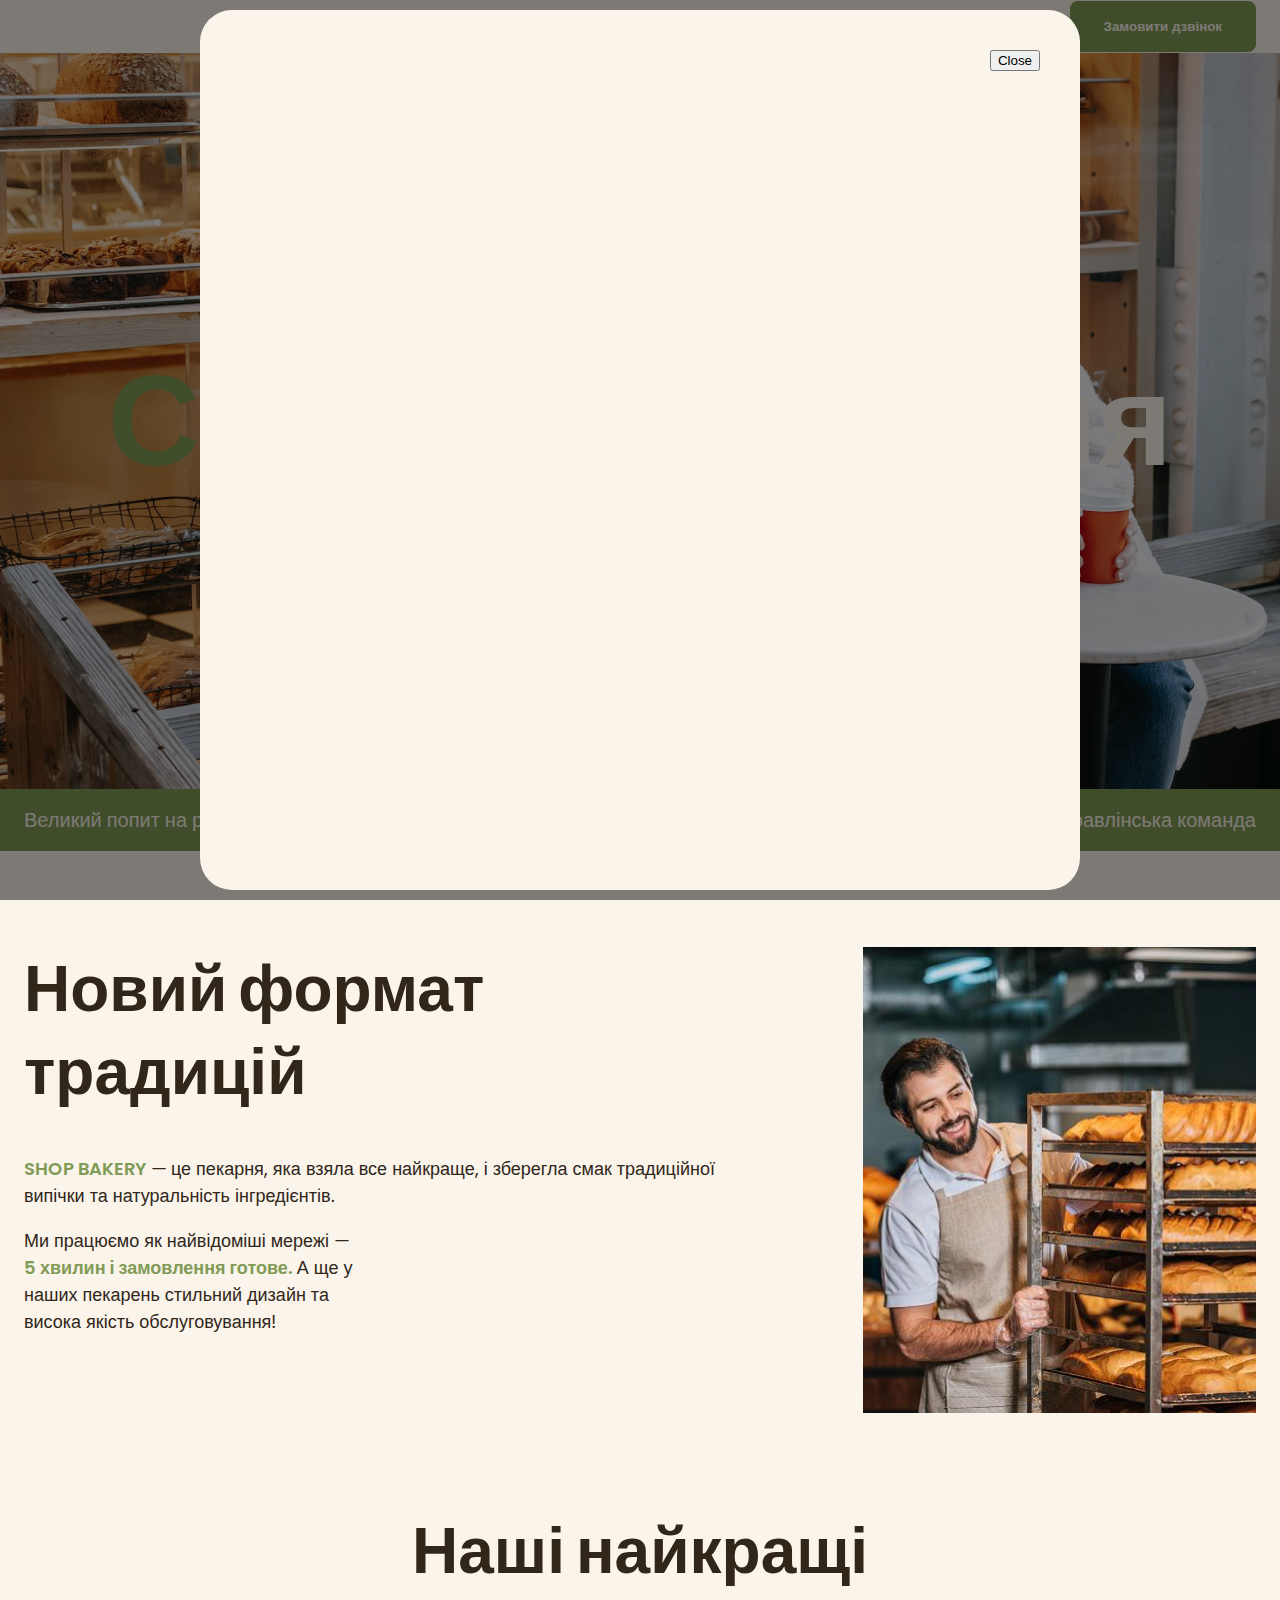
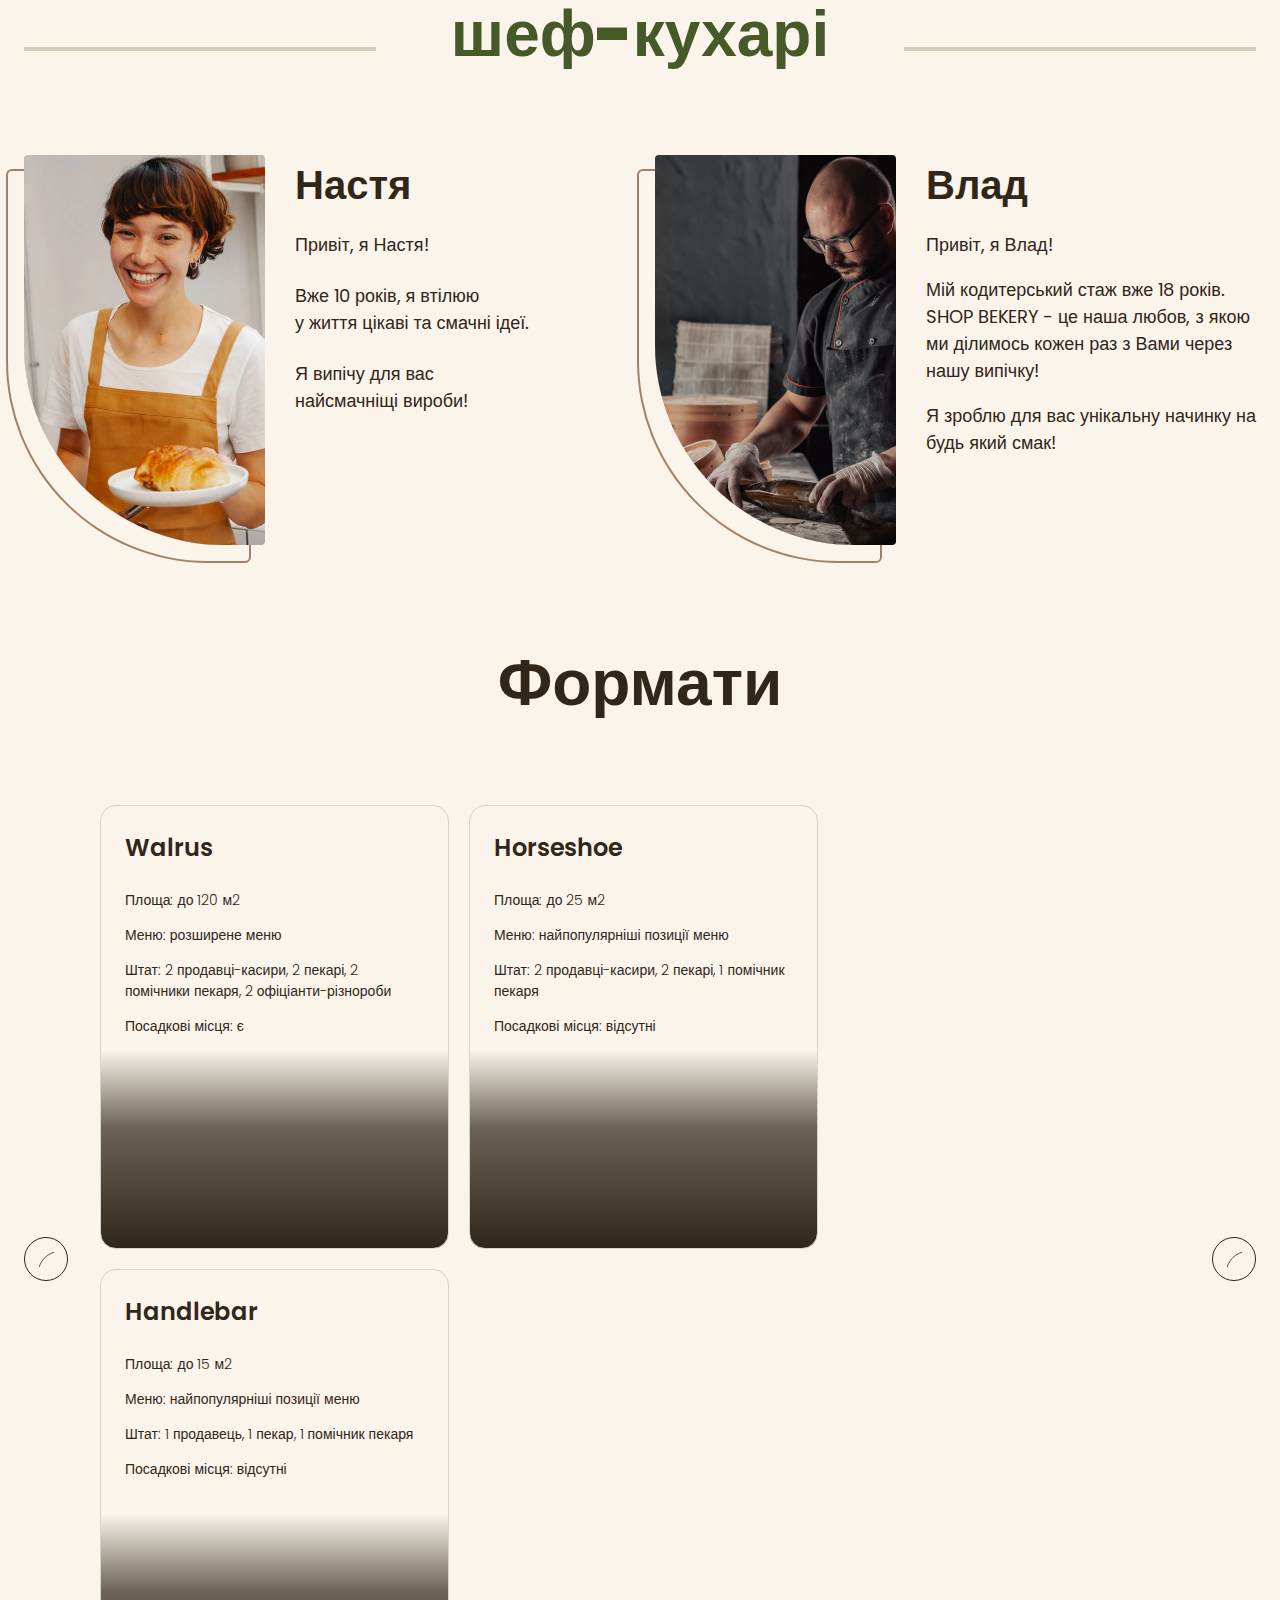
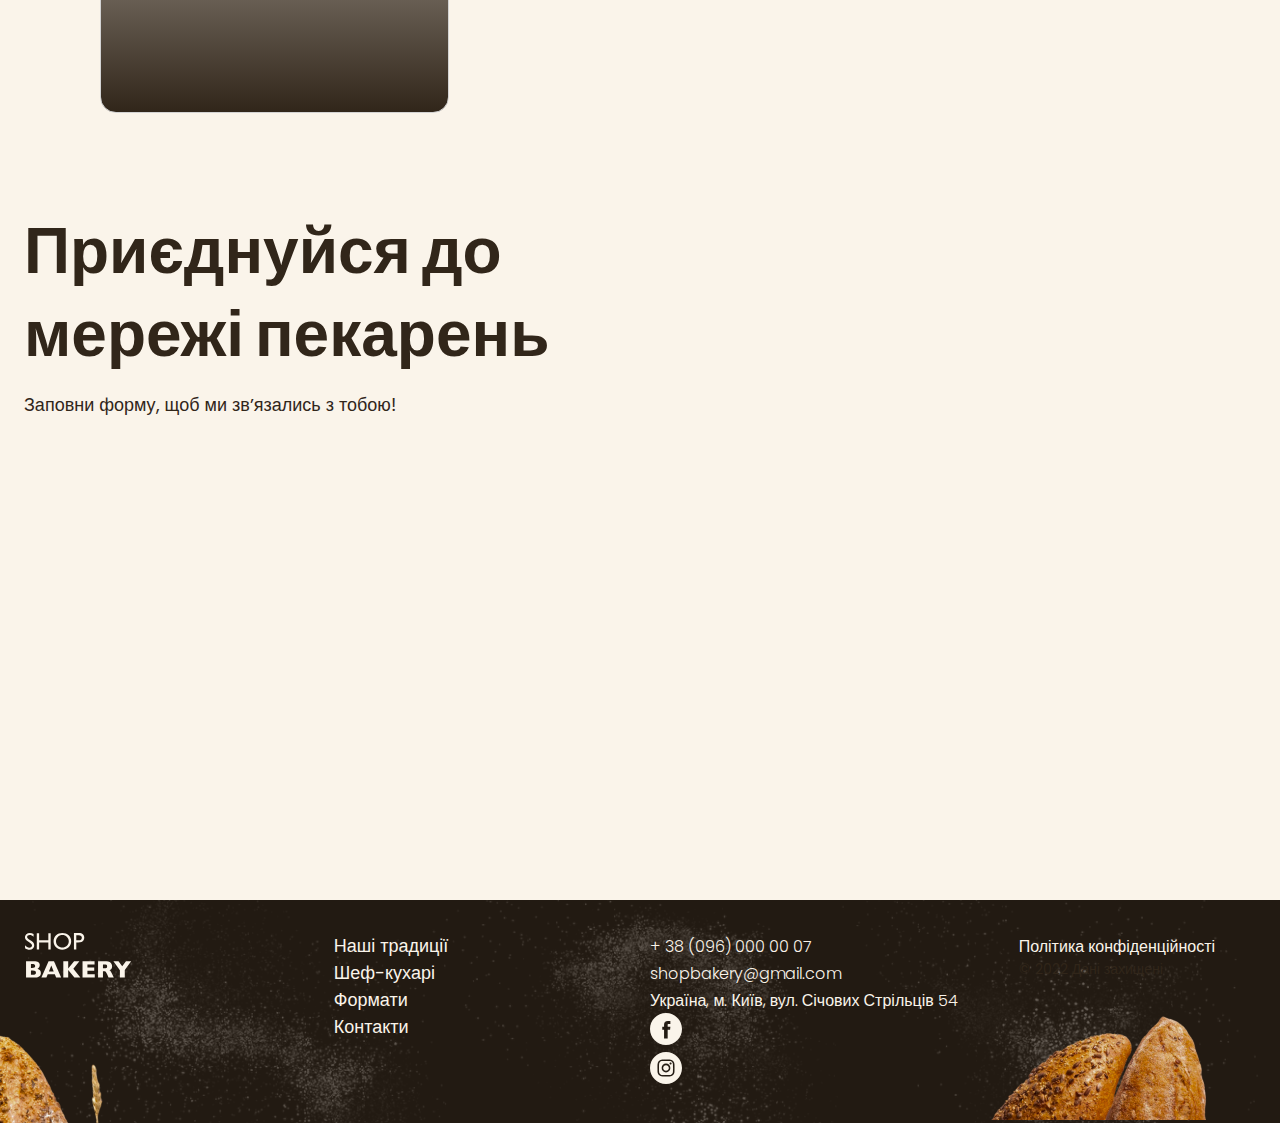
==== Найкраща пекарня/index.html @ 3a29a5fb "Add files via upload" ====
<!DOCTYPE html>
<html lang="uk">

<head>
    <meta charset="UTF-8">
    <meta name="viewport" content="width=device-width, initial-scale=1.0">
    <title>Сучасна пекарня</title>
    <!-- Шрифти -->
    <!-- <link rel="preconnect" href="https://fonts.googleapis.com">
    <link rel="preconnect" href="https://fonts.gstatic.com" crossorigin>
    <link href="https://fonts.googleapis.com/css2?family=Poppins:wght@300;400;600;900&display=swap" rel="stylesheet"> -->
    <!-- Стилі CSS -->
    <link rel="stylesheet" href="./css/styles.css">
</head>

<body>
    <header>
        <div class="container">
            <div class="header-container">
                <nav class="header-nav">
                    <a href="./index.html"><img src="./images/logo.svg" alt="Логотип"></a>
                    <ul class="header-menu">
                        <li><a class="link" href="#traditions-section">Наші традиції</a></li>
                        <li><a class="link" href="#chefs-section">Шеф-кухарі</a></li>
                        <li><a class="link" href="#formats-section">Формати</a></li>
                        <li><a class="link" href="#contacts-section">Контакти</a></li>
                    </ul>
                </nav>
                <button class="button modal-btn-open" type="button">Замовити дзвінок</button>
            </div>
        </div>
    </header>
    <main>
        <section class="hero-section">
            <div class="container">
                <h1 class="hero-title"><span class="accent">Сучасна</span> пекарня</h1>
            </div>
        </section>
        <section class="advantages-section">
            <div class="container">
                <h2 class="visually-hidden">Наші переваги</h2>
                <ul class="advantages-list">
                    <li class="advantages-item">Великий попит на ринку</li>
                    <li class="advantages-item">Доступні за бюджетом формати</li>
                    <li class="advantages-item">Досвідчена управлінська команда</li>
                </ul>
            </div>
        </section>
        <section class="traditions-section section" id="traditions-section">
            <div class="container">
                <div class="traditions-container">
                    <div class="traditions-content">
                        <h2 class="traditions-title section-title">Новий формат традицій</h2>
                        <p class="traditions-text"><span class="brand uppercase">shop bakery</span> — це пекарня, яка
                            взяла все
                            найкраще, і зберегла смак традиційної випічки та
                            натуральність інгредієнтів.</p>
                        <p class="traditions-text limited">
                            Ми працюємо як найвідоміші мережі —
                            <span class="brand">5 хвилин і замовлення готове.</span>
                            А ще у наших пекарень стильний дизайн
                            та висока якість обслуговування!
                        </p>
                    </div>
                    <img src="./images/Baker.jpg" alt="Кухар зі стилажем хліба">
                </div>
            </div>
        </section>
        <section class="section" id="chefs-section">
            <div class="container">
                <h2 class="chefs-title section-title centered">Наші найкращі <br> <span class="accent">шеф-кухарі</span>
                </h2>
                <ul class="chefs-list">
                    <li class="chefs-item">
                        <article class="chef-card">
                            <img class="chef-photo" src="./images/nastia-chef.jpg" alt="Nastia chef" />
                            <div>
                                <h3 class="chef-title">Настя</h3>
                                <div class="chef-text">
                                    <p class="chef-text">Привіт, я Настя!</p>
                                    <p class="chef-text">Вже 10 років, я втілюю <br>
                                        у життя цікаві та смачні ідеї.</p>
                                    <p class="chef-text">Я випічу для вас<br>
                                        найсмачніщі вироби!</p>
                                </div>
                            </div>
                        </article>
                    </li>
                    <li class="chefs-item">
                        <article class="chef-card">
                            <img class="chef-photo" src="./images/vlad-chef.jpg" alt="Vlad chef" />
                            <div>
                                <h3 class="chef-title">Влад</h3>
                                <p class="chef-text">Привіт, я Влад!</p>
                                <p class="chef-text">Мій кодитерський стаж вже 18 років. SHOP BEKERY - це наша любов, з
                                    якою ми ділимось
                                    кожен
                                    раз
                                    з Вами через нашу випічку!</p>
                                <p class="chef-text">Я зроблю для вас унікальну начинку на будь який смак!</p>
                            </div>
                        </article>
                    </li>
                </ul>
            </div>
        </section>
        <section class="section" id="formats-section">
            <div class="container">
                <h2 class="formats-title section-title centered">Формати</h2>
                <div class="formats-container">
                    <button class="carousel-button" type="button">
                        <svg width="16" height="16">
                            <use href="./images/arrow-left.svg"></use>
                        </svg>
                    </button>
                    <ul class="formats-list">
                        <li class="formats-item">
                            <article class="format-card">
                                <h3 class="format-title" lang="en">Walrus</h3>
                                <div class="format-text">
                                    <p>Площа: до 120 м2</p>
                                    <p>Меню: розширене меню</p>
                                    <p>Штат: 2 продавці-касири, 2 пекарі, 2 помічники пекаря, 2 офіціанти-різнороби</p>
                                    <p>Посадкові місця: є</p>
                                </div>
                            </article>
                        </li>
                        <li class="formats-item">
                            <article class="format-card">
                                <h3 class="format-title" lang="en">Horseshoe</h3>
                                <div class="format-text">
                                    <p>Площа: до 25 м2</p>
                                    <p>Меню: найпопулярніші позиції меню</p>
                                    <p>Штат: 2 продавці-касири, 2 пекарі, 1 помічник пекаря</p>
                                    <p>Посадкові місця: відсутні</p>
                                </div>
                            </article>
                        </li>
                        <li class="formats-item">
                            <article class="format-card">
                                <h3 class="format-title" lang="en">Handlebar</h3>
                                <div class="format-text">
                                    <p>Площа: до 15 м2</p>
                                    <p>Меню: найпопулярніші позиції меню</p>
                                    <p>Штат: 1 продавець, 1 пекар, 1 помічник пекаря</p>
                                    <p>Посадкові місця: відсутні</p>
                                </div>
                            </article>
                        </li>
                    </ul>
                    <button class="carousel-button" type="button">
                        <svg width="16" height="16">
                            <use href="./images/arrow-right.svg"></use>
                        </svg>
                    </button>
                </div>
            </div>
        </section>
        <section class="contact-section section " id="contacts-section">
            <div class="container">
                <div class="contact-container">
                    <div class="contact-form">
                        <h2 class="contacts-title section-title">Приєднуйся до
                            мережі пекарень</h2>
                        <p>Заповни форму, щоб ми звʼязались з тобою!</p>
                    </div>
                    <iframe class="contact-map"
                        src="https://www.google.com/maps/embed?pb=!1m18!1m12!1m3!1d2540.1636304352796!2d30.488698376029017!3d50.45667757159337!2m3!1f0!2f0!3f0!3m2!1i1024!2i768!4f13.1!3m3!1m2!1s0x40d4ce637c006b2d%3A0xaf86385f19996ff0!2z0YPQuy4g0KHQtdGH0LXQstGL0YUg0KHRgtGA0LXQu9GM0YbQvtCyLCA1NCwg0JrQuNC10LIsIDAyMDAw!5e0!3m2!1sru!2sua!4v1732918381898!5m2!1sru!2sua"
                        width="603" height="595" allowfullscreen="" loading="lazy"
                        referrerpolicy="no-referrer-when-downgrade">
                    </iframe>
                </div>

            </div>
        </section>
    </main>
    <footer class="footer">
        <div class="container">
            <div class="footer-container">
                <nav class="footer-nav">
                    <div class="footer-logo">
                        <a href="#"><img src="./images/logo.svg" alt=""></a>
                    </div>
                    <ul class="footer-menu">
                        <li><a class="link" href="#">Наші традиції</a></li>
                        <li><a class="link" href="#">Шеф-кухарі</a></li>
                        <li><a class="link" href="#">Формати</a></li>
                        <li><a class="link" href="#">Контакти</a></li>
                    </ul>
                </nav>
                <address class="footer-address">
                    <ul class="address-list">
                        <li><a class="address-link" href="tel:+380960000007">+ 38 (096) 000 00 07</a></li>
                        <li><a class="address-link" href="mailto:shopbakery@gmail.com">shopbakery@gmail.com</a></li>
                        <li><a class="address-link" href="https://maps.app.goo.gl/k8bXm87rWkNKif8fA"
                                target="_blank">Україна, м.
                                Київ,
                                вул. Січових Стрільців 54</a>
                        </li>
                        <a href="#">
                            <svg class="address-icon" width="32" height="32">
                                <use href="./images/icons.svg#icon-facebook"></use>
                            </svg>
                        </a>
                        <li>
                            <a href="#">
                                <svg class="address-icon" width="32" height="32">
                                    <use href="./images/icons.svg#icon-instagram"></use>
                                </svg>
                            </a>
                        </li>
                    </ul>
                    <div class="address-info">
                        <a class="address-link" href="#" target="_blank">Політика конфіденційності</a>
                        <p class="address-copyright">&copy; 2022 Дані захищені</p>
                    </div>
                </address>
            </div>
        </div>
    </footer>
    <div class="backdrop">
        <div class="modal">
            <button class="modal-btn-close" type="button">Close</button>
        </div>
    </div>

    <script src="./js/modal.js"></script>
</body>

</html>
---- Найкраща пекарня/css/styles.css ----
@font-face {
    font-display: swap;
    font-family: 'Poppins';
    font-weight: 300;
    src: url('../fonts/poppins-v21-latin-300.woff2') format('woff2');
}

@font-face {
    font-display: swap;
    font-family: 'Poppins';
    font-weight: 400;
    src: url('../fonts/poppins-v21-latin-regular.woff2') format('woff2');
}

@font-face {
    font-display: swap;
    font-family: 'Poppins';
    font-weight: 600;
    src: url('../fonts/poppins-v21-latin-600.woff2') format('woff2');
}

@font-face {
    font-display: swap;
    font-family: 'Poppins';
    font-weight: 900;
    src: url('../fonts/poppins-v21-latin-900.woff2') format('woff2');
}


:root {
    --color-brand-light: #cfcfbc;
    --color-brand-normal: #819b57;
    --color-brand-dark: #465929;
    --color-primary-dark: #31261a;
    --color-primary-light: #faf4ea;
    --color-secondary-dark: #a18268;
}

/* Global */

*,
*::before,
*::after {
    box-sizing: border-box;
}

body {
    color: var(--color-primary-dark);
    background-color: var(--color-primary-light);
    font-family: 'Poppins', sans-serif;
    font-size: 18px;
    font-weight: 400;
    line-height: 1.5;
    margin: 0;
}

h1,
h2,
h3,
h4,
h5,
h6,
p {
    margin-top: 0;
}

a {
    display: inline-block;
}

ul {
    list-style-type: none;
    margin: 0;
    padding: 0;
}

.visually-hidden {
    position: absolute;
    left: -10000px;
    top: auto;
    width: 1px;
    left: 1px;
    overflow: hidden;
}

.section {
    padding: 48px 0;
}

.container {
    width: 100%;
    max-width: 1288px;
    margin: 0 auto;
    padding: 0 24px;
}

address {
    font-style: normal;
}

/* Button */
.button {
    color: var(--color-primary-light);
    background-color: var(--color-brand-normal);
    border: 2px solid var(--color-brand-normal);
    border-radius: 8px;
    cursor: pointer;
    font-weight: 600;
    padding: 16px 32px;
}

.button:hover {
    color: var(--color-brand-darlk);
    background-color: transparent;
}

/* Link */
.link {
    color: var(--color-primary-light);
    text-decoration: none;
}

.link:hover {
    color: var(--color-brand-normal);
    line-height: 1.5;
}

/* header */
.header-container {
    display: flex;
    align-items: center;
    gap: 40px;
}

.header-nav {
    flex-grow: 1;
    display: flex;
    align-items: center;
    gap: 40px;
}

.header-menu {
    display: flex;
    gap: 64px;
    flex-grow: 1;
    justify-content: center;
}


/* Hero section */
.hero-section {
    padding: 272px 0;
    background-image: url('../images/hero-section-background.jpg');
    background-repeat: no-repeat;
    background-position: center top;
    block-size: cover;
}

.hero-title {
    margin-bottom: 0;
    color: var(--color-primary-light);
    font-family: poppins, sans-serif;
    text-align: center;
    font-size: 128px;
    font-weight: 900;
}

.hero-title .accent {
    color: var(--color-brand-normal);
}

/* advantages section */
.advantages-section {
    background-color: var(--color-brand-normal);
    padding: 16px 0;
}

.advantages-list {
    display: flex;
    justify-content: space-between;
    gap: 40px;
}

.advantages-item {
    color: var(--color-primary-light);
    font-size: 20px;
    font-weight: 300;
}

.section-title {
    font-size: 64px;
    font-weight: 900;
    line-height: 1.3;
}

.section-title.centered {
    text-align: center;
}

.section-title .accent {
    color: var(--color-brand-dark);
}


/* formats-section */
.formats-container {
    display: flex;
    gap: 32px;
    align-items: center;
}

.formats-list {
    display: flex;
    gap: 20px;
    flex-wrap: wrap;
}

.formats-item {
    flex-basis: calc(100%-40px / 3);
}

.format-card {
    height: 444px;
    width: 349px;
    /* Видалити!!! */
    border-radius: 16px;
    /* background-image: url(''); */
    border: 1px solid lightgray;
    /* ВИДАЛИТИ*/
    padding: 24px;
    background: linear-gradient(180deg,
            rgba(49, 38, 26, 0) 55.21%,
            rgba(49, 38, 26, 0.71) 72.92%,
            var(--color-primary-dark) 100%);
}

.format-title {
    font-size: 24px;
    font-weight: 600;
}

.formats-title {
    margin-bottom: 80px;
}

.format-text {
    font-size: 14px;
    font-weight: 300;
}

.carousel-button {
    display: flex;
    flex-shrink: 0;
    align-items: center;
    justify-content: center;
    width: 44px;
    height: 44px;
    border-radius: 50%;
    border: 1px solid var(--color-primary-dark);
    fill: var(--color-primary-dark);
    background-color: transparent;
    padding: 0;
    cursor: pointer;
}

.carousel-button:hover {
    background-color: var(--color-primary-dark);
    fill: var(--color-primary-light)
}

/* traditions section */

.traditions-section {
    padding-top: 96px;
}

.traditions-container {
    display: flex;
    justify-content: space-between;
    gap: 40px;
}

.traditions-content {
    max-width: 710px;
}

.traditions-title {
    margin-bottom: 42px;
}

.traditions-text .brand {
    color: var(--color-brand-normal);
    font-weight: 600;
}

.traditions-text .uppercase {
    text-transform: uppercase;
}

.traditions-text.limited {
    max-width: 340px;
}

/* chefs section */
.chefs-title {
    margin: 0 auto 80px;
    position: relative;
}

.chefs-title::before,
.chefs-title::after {
    position: absolute;
    bottom: 24px;
    width: 352px;
    border: 2px solid var(--color-brand-light);
    content: '';
}

.chefs-title::before {
    left: 0;
}

.chefs-title::after {
    right: 0;
}

.chef-title {
    font-size: 40px;
    font-weight: 600;
    margin-bottom: 16px;
}

.chef-photo {
    border-radius: 4px 4px 4px 200px;
    box-shadow: -16px 16px 0 0 var(--color-primary-light), -16px 16px 0 2px var(--color-secondary-dark)
}

.chefs-list {
    display: flex;
    /* flex-wrap: wrap; */
    gap: 40px 30px;
}

.chefs-item {
    flex-basis: calc(100% - 30px / 2);
}

.chef-card {
    display: flex;
    gap: 30px;
}

.chef-text p {
    margin-bottom: 24px;
}

.chef-text p:last-child {
    margin-bottom: 0;
}

/* contact section*/
.contact-section {
    padding-bottom: 96px;
}

.contact-container {
    display: flex;
    gap: 32px;
}

.contact-map {
    flex-shrink: 0;
    border: none;
    border-radius: 16px;
}

.contacts-title {
    margin-bottom: 16px;
}

/* footer */
.footer {
    padding: 32px 0;
    position: relative;
    background-image: url('../images/footer-background.png');
    background-color: var(--color-primary-dark);
    background-repeat: no-repeat;
    background-size: cover;
    background-position: center;
}

.footer::before,
.footer::after {
    position: absolute;
    bottom: 0;
    background-repeat: no-repeat;
    content: '';
}

.footer::before {
    width: 180px;
    height: 120px;
    left: 0;
    background-image: url('../images/decor-bread-small.png');
}

.footer::after {
    width: 380px;
    height: 190px;
    right: 0;
    background-image: url('../images/decor-bread-large.png');
}

.footer-container {
    display: flex;
    gap: 20px;
}

.footer-nav,
.footer-address {
    flex-basis: 50%;
    display: flex;
    gap: 20px;
}

.footer-logo,
.footer-menu {
    flex-grow: 1;
}

.address-list,
.address-info {
    flex-grow: 1;
}

.address-link {
    color: var(--color-primary-light);
    font-size: 16px;
    font-weight: 300;
    text-decoration: none;
}

.address-link:hover {
    color: var(--color-brand-normal);
}

.address-icon {
    fill: var(--color-primary-light);
    /* ПОФИКСИТЬ БАГ, НЕ ОТОБРАЖАЮТСЯ ИКОНКИ!!! */
}

.address-icon:hover {
    fill: var(--color-brand-normal);
    /* ПОФИКСИТЬ БАГ, НЕ ОТОБРАЖАЮТСЯ ИКОНКИ!!! */
}

.address-copyright {
    font-size: 14px;
}




/* Modal */

.backdrop {
    position: fixed;
    top: 0;
    left: 0;
    right: 0;
    bottom: 0;
    display: flex;
    align-items: center;
    justify-content: center;
    background-color: rgba(0, 0, 0, 0.5);
}

.backdrop.is-hidden {
    opacity: 0;
    visibility: hidden;
    pointer-events: none;
}

.modal {
    position: relative;
    width: 880px;
    height: 880px;
    background-color: var(--color-primary-light);
    border-radius: 32px;
}

.modal-btn-close {
    position: absolute;
    top: 40px;
    right: 40px;
}
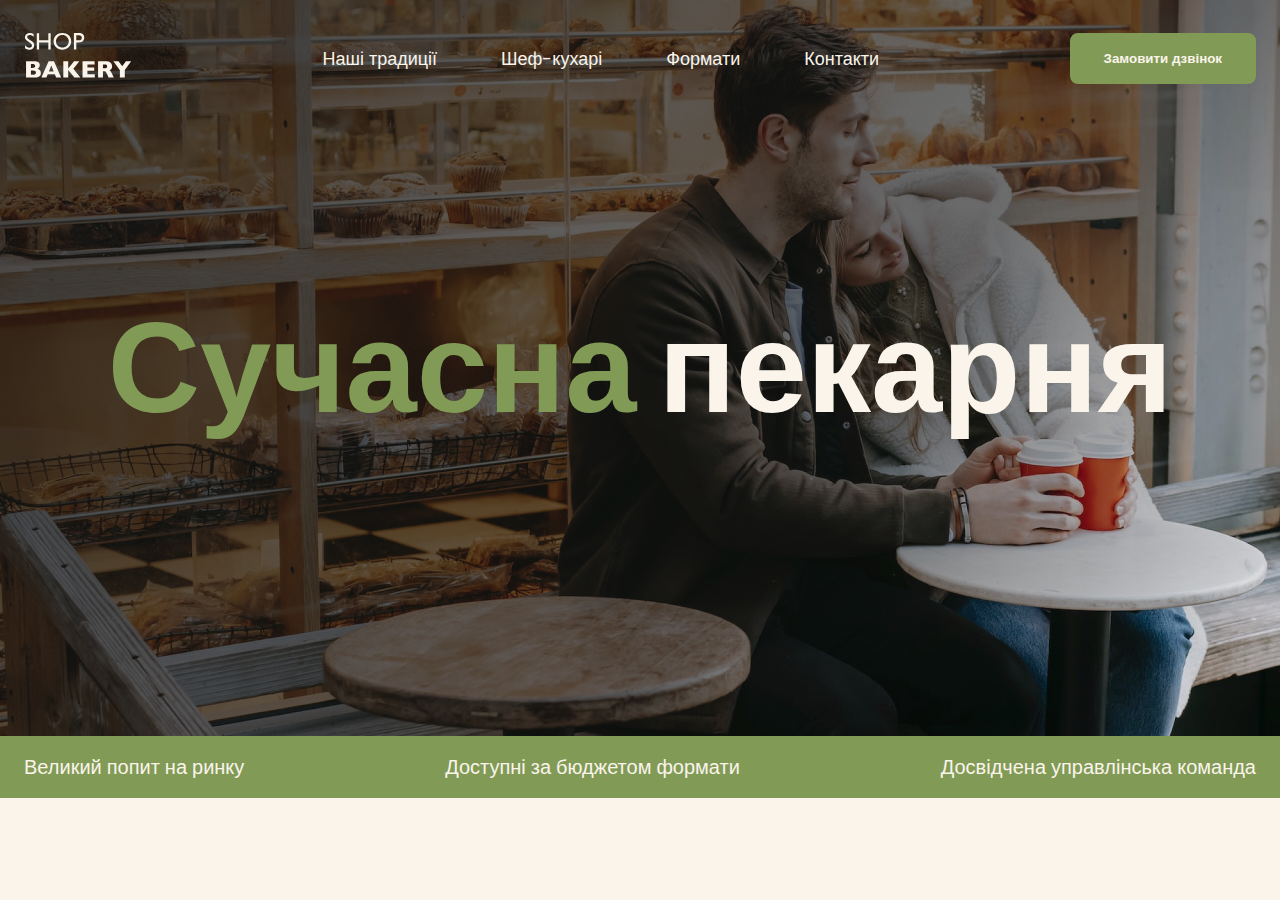
==== commit 9914206f: "Add files via upload" ====
--- a/Найкраща пекарня/index.html
+++ b/Найкраща пекарня/index.html
@@ -5,59 +5,63 @@
     <meta charset="UTF-8">
     <meta name="viewport" content="width=device-width, initial-scale=1.0">
     <title>Сучасна пекарня</title>
-    <!-- Шрифти -->
-    <!-- <link rel="preconnect" href="https://fonts.googleapis.com">
-    <link rel="preconnect" href="https://fonts.gstatic.com" crossorigin>
-    <link href="https://fonts.googleapis.com/css2?family=Poppins:wght@300;400;600;900&display=swap" rel="stylesheet"> -->
-    <!-- Стилі CSS -->
-    <link rel="stylesheet" href="./css/styles.css">
+    <link rel="stylesheet" href="./sccs/main.css">
 </head>
 
 <body>
-    <header>
+    <header class="header">
         <div class="container">
-            <div class="header-container">
-                <nav class="header-nav">
+            <div class="header__container">
+                <nav class="header__nav">
                     <a href="./index.html"><img src="./images/logo.svg" alt="Логотип"></a>
-                    <ul class="header-menu">
+                    <ul class="header__menu">
                         <li><a class="link" href="#traditions-section">Наші традиції</a></li>
                         <li><a class="link" href="#chefs-section">Шеф-кухарі</a></li>
                         <li><a class="link" href="#formats-section">Формати</a></li>
                         <li><a class="link" href="#contacts-section">Контакти</a></li>
                     </ul>
                 </nav>
-                <button class="button modal-btn-open" type="button">Замовити дзвінок</button>
+                <button class="header__button button modal-btn-open" type="button">Замовити дзвінок</button>
+                <button class="header__burger menu-btn-open" type="button">
+                    <svg width="24" height="24">
+                        <use href="./images/icons.svg#icon-menu"></use>
+                    </svg>
+                </button>
+                <div class="mobile-menu">
+                    <button class="mobile-menu__btn-close menu-btn-close" type="button">Close</button>
+                </div>
             </div>
         </div>
     </header>
     <main>
         <section class="hero-section">
             <div class="container">
-                <h1 class="hero-title"><span class="accent">Сучасна</span> пекарня</h1>
+                <h1 class="hero-section__title"><span class="text-brand">Сучасна</span> пекарня</h1>
+                <button class="hero-section__button button modal-btn-open" type="button">Замовити дзвінок</button>
             </div>
         </section>
         <section class="advantages-section">
             <div class="container">
                 <h2 class="visually-hidden">Наші переваги</h2>
-                <ul class="advantages-list">
-                    <li class="advantages-item">Великий попит на ринку</li>
-                    <li class="advantages-item">Доступні за бюджетом формати</li>
-                    <li class="advantages-item">Досвідчена управлінська команда</li>
+                <ul class="advantages-section__list">
+                    <li class="advantages-section__item">Великий попит на ринку</li>
+                    <li class="advantages-section__item">Доступні за бюджетом формати</li>
+                    <li class="advantages-section__item">Досвідчена управлінська команда</li>
                 </ul>
             </div>
         </section>
-        <section class="traditions-section section" id="traditions-section">
-            <div class="container">
-                <div class="traditions-container">
-                    <div class="traditions-content">
-                        <h2 class="traditions-title section-title">Новий формат традицій</h2>
-                        <p class="traditions-text"><span class="brand uppercase">shop bakery</span> — це пекарня, яка
+        <!-- <section class="traditions-section section" id="traditions-section">
+            <div class="container">
+                <div class="traditions-section__container">
+                    <div class="traditions-section__content">
+                        <h2 class="traditions-section__title section__title">Новий формат традицій</h2>
+                        <p><span class="text-brand text-bold text-uppercase">shop bakery</span> — це пекарня, яка
                             взяла все
                             найкраще, і зберегла смак традиційної випічки та
                             натуральність інгредієнтів.</p>
-                        <p class="traditions-text limited">
+                        <p class="traditions-section__text traditions-section__text--limited">
                             Ми працюємо як найвідоміші мережі —
-                            <span class="brand">5 хвилин і замовлення готове.</span>
+                            <span class="text-brand text-bold">5 хвилин і замовлення готове.</span>
                             А ще у наших пекарень стильний дизайн
                             та висока якість обслуговування!
                         </p>
@@ -66,58 +70,58 @@
                 </div>
             </div>
         </section>
-        <section class="section" id="chefs-section">
-            <div class="container">
-                <h2 class="chefs-title section-title centered">Наші найкращі <br> <span class="accent">шеф-кухарі</span>
+        <section class="chefs-section section" id="chefs-section">
+            <div class="container">
+                <h2 class="chefs-section__title section__title section__title--centered">Наші найкращі <br> <span
+                        class="text-brand-dark">шеф-кухарі</span>
                 </h2>
-                <ul class="chefs-list">
-                    <li class="chefs-item">
+                <ul class="chefs-section__list">
+                    <li class="chefs-section__item">
                         <article class="chef-card">
-                            <img class="chef-photo" src="./images/nastia-chef.jpg" alt="Nastia chef" />
+                            <img class="chef-card__photo" src="./images/nastia-chef.jpg" alt="Nastia chef" />
                             <div>
-                                <h3 class="chef-title">Настя</h3>
-                                <div class="chef-text">
-                                    <p class="chef-text">Привіт, я Настя!</p>
-                                    <p class="chef-text">Вже 10 років, я втілюю <br>
-                                        у життя цікаві та смачні ідеї.</p>
-                                    <p class="chef-text">Я випічу для вас<br>
-                                        найсмачніщі вироби!</p>
-                                </div>
+                                <h3 class="chef-card__title">Настя</h3>
+                                <p class="chef-card__text">Привіт, я Настя!</p>
+                                <p class="chef-card__text">Вже 10 років, я втілюю <br>
+                                    у життя цікаві та смачні ідеї.</p>
+                                <p class="chef-card__text">Я випічу для вас<br>
+                                    найсмачніщі вироби!</p>
                             </div>
                         </article>
                     </li>
-                    <li class="chefs-item">
+                    <li class="chefs-section__item">
                         <article class="chef-card">
-                            <img class="chef-photo" src="./images/vlad-chef.jpg" alt="Vlad chef" />
+                            <img class="chef-card__photo" src="./images/vlad-chef.jpg" alt="Vlad chef" />
                             <div>
-                                <h3 class="chef-title">Влад</h3>
-                                <p class="chef-text">Привіт, я Влад!</p>
-                                <p class="chef-text">Мій кодитерський стаж вже 18 років. SHOP BEKERY - це наша любов, з
+                                <h3 class="chef-card__title">Влад</h3>
+                                <p class="chef-card__text">Привіт, я Влад!</p>
+                                <p class="chef-card__text">Мій кодитерський стаж вже 18 років. SHOP BEKERY - це наша любов, з
                                     якою ми ділимось
                                     кожен
                                     раз
                                     з Вами через нашу випічку!</p>
-                                <p class="chef-text">Я зроблю для вас унікальну начинку на будь який смак!</p>
+                                <p class="chef-card__text">Я зроблю для вас унікальну начинку на будь який смак!</p>
                             </div>
                         </article>
                     </li>
                 </ul>
             </div>
         </section>
-        <section class="section" id="formats-section">
-            <div class="container">
-                <h2 class="formats-title section-title centered">Формати</h2>
-                <div class="formats-container">
+        <section class="formats-section section" id="formats-section">
+            <div class="container">
+                <h2 class="formats-section__title section__title section__title--centered">Формати</h2>
+                <div class="formats-section__container">
                     <button class="carousel-button" type="button">
                         <svg width="16" height="16">
-                            <use href="./images/arrow-left.svg"></use>
+                            <use href="./images/icons.svg#icon-arrow"></use>
                         </svg>
                     </button>
-                    <ul class="formats-list">
-                        <li class="formats-item">
+                    <ul class="formats-section__list">
+                        <li class="formats-section__item">
                             <article class="format-card">
-                                <h3 class="format-title" lang="en">Walrus</h3>
-                                <div class="format-text">
+                                <img class="format-card__image" src="./images/walrus-format.jpg" alt="Walrus format">
+                                <h3 class="format-card__title" lang="en">Walrus</h3>
+                                <div class="format-card__text">
                                     <p>Площа: до 120 м2</p>
                                     <p>Меню: розширене меню</p>
                                     <p>Штат: 2 продавці-касири, 2 пекарі, 2 помічники пекаря, 2 офіціанти-різнороби</p>
@@ -125,10 +129,11 @@
                                 </div>
                             </article>
                         </li>
-                        <li class="formats-item">
+                        <li class="formats-section__item">
                             <article class="format-card">
-                                <h3 class="format-title" lang="en">Horseshoe</h3>
-                                <div class="format-text">
+                                <img class="format-card__image" src="./images/horseshoe-format.jpg" alt="Horseshoe format">
+                                <h3 class="format-card__title" lang="en">Horseshoe</h3>
+                                <div class="format-card__text">
                                     <p>Площа: до 25 м2</p>
                                     <p>Меню: найпопулярніші позиції меню</p>
                                     <p>Штат: 2 продавці-касири, 2 пекарі, 1 помічник пекаря</p>
@@ -136,10 +141,11 @@
                                 </div>
                             </article>
                         </li>
-                        <li class="formats-item">
+                        <li class="formats-section__item">
                             <article class="format-card">
-                                <h3 class="format-title" lang="en">Handlebar</h3>
-                                <div class="format-text">
+                                <img class="format-card__image" src="./images/handlebar-format.jpg" alt="Handlebar format">
+                                <h3 class="format-card__title" lang="en">Handlebar</h3>
+                                <div class="format-card__text">
                                     <p>Площа: до 15 м2</p>
                                     <p>Меню: найпопулярніші позиції меню</p>
                                     <p>Штат: 1 продавець, 1 пекар, 1 помічник пекаря</p>
@@ -148,9 +154,9 @@
                             </article>
                         </li>
                     </ul>
-                    <button class="carousel-button" type="button">
+                    <button class="carousel-button-next" type="button">
                         <svg width="16" height="16">
-                            <use href="./images/arrow-right.svg"></use>
+                            <use href="./images/icons.svg#icon-arrow"></use>
                         </svg>
                     </button>
                 </div>
@@ -158,13 +164,37 @@
         </section>
         <section class="contact-section section " id="contacts-section">
             <div class="container">
-                <div class="contact-container">
-                    <div class="contact-form">
-                        <h2 class="contacts-title section-title">Приєднуйся до
+                <div class="contact-section__container">
+                    <div class="contact-section__form">
+                        <h2 class="contact-section__title section__title">Приєднуйся до
                             мережі пекарень</h2>
                         <p>Заповни форму, щоб ми звʼязались з тобою!</p>
-                    </div>
-                    <iframe class="contact-map"
+                        <form name="contact-form" autocomplete="off">
+                            <div class="contact-section__form-field input">
+                                <input class="input__control" type="text" name="user-name" id="user-name" placeholder="Ім’я"
+                                    required minlength="3" maxlength="15">
+                                <label class="input__label visually-hidden" for="user-name">Ім’я</label>
+                            </div>
+
+                            <div class="contact-section__form-field input">
+                                <input class="input__control" type="tel" name="user-tel" id="user-tel" placeholder="Телефон"
+                                    required pattern="^\+[0-9]{12}">
+                                <label class="input__label visually-hidden" for="user-tel">Телефон</label>
+                            </div>
+
+                            <div class="contact-section__form-field input">
+                                <input class="input__control" type="email" name="user-email" id="user-email"
+                                    placeholder="Електронна пошта" required>
+                                <label class="input__label visually-hidden" for="user-email">Електронна пошта</label>
+                            </div>
+                            
+                            <button class="contact-section__button button" type="submit">Замовити дзвінок</button>
+                            <p class="form-terms">Натискаючи на кнопку я погоджуюсь з <a class="form-terms-link"
+                                    href="#">політикою
+                                    конфіденційності</a></p>
+                        </form>
+                    </div>
+                    <iframe class="contact-section__map"
                         src="https://www.google.com/maps/embed?pb=!1m18!1m12!1m3!1d2540.1636304352796!2d30.488698376029017!3d50.45667757159337!2m3!1f0!2f0!3f0!3m2!1i1024!2i768!4f13.1!3m3!1m2!1s0x40d4ce637c006b2d%3A0xaf86385f19996ff0!2z0YPQuy4g0KHQtdGH0LXQstGL0YUg0KHRgtGA0LXQu9GM0YbQvtCyLCA1NCwg0JrQuNC10LIsIDAyMDAw!5e0!3m2!1sru!2sua!4v1732918381898!5m2!1sru!2sua"
                         width="603" height="595" allowfullscreen="" loading="lazy"
                         referrerpolicy="no-referrer-when-downgrade">
@@ -172,9 +202,9 @@
                 </div>
 
             </div>
-        </section>
+        </section> -->
     </main>
-    <footer class="footer">
+    <!-- <footer class="footer">
         <div class="container">
             <div class="footer-container">
                 <nav class="footer-nav">
@@ -217,14 +247,41 @@
                 </address>
             </div>
         </div>
-    </footer>
-    <div class="backdrop">
+    </footer> -->
+
+    <div class="backdrop is-hidden">
         <div class="modal">
-            <button class="modal-btn-close" type="button">Close</button>
+            <button class="modal__btn-close modal-btn-close" type="button">Close</button>
+            <h2 class="modal-title">Замовити дзвінок</h2>
+            <p class="modal-text">Залишіть заявку та наш спеціаліст зв'яжеться з Вами!</p>
+            <form name="modal-form" autocomplete="on">
+                <div class="modal__form-field input">
+                    <input class="input__control" type="text" name="user-name" id="user-name" placeholder="Ім’я" required
+                        minlength="3" maxlength="15">
+                    <label class="input__label visually-hidden" for="user-name">Ім’я</label>
+                </div>
+
+                <div class="modal__form-field input">
+                    <input class="input__control" type="tel" name="user-tel" id="user-tel" placeholder="Телефон" required
+                        pattern="^\+[0-9]{12}" maxlength="12">
+                    <label class="input__label visually-hidden" for="user-tel">Телефон</label>
+                </div>
+
+                <div class="modal__form-field input">
+                    <input class="input__control" type="email" name="user-email" id="user-email"
+                        placeholder="Електронна пошта" required>
+                    <label class="input__label visually-hidden" for="user-email">Електронна пошта</label>
+                </div>
+
+                <button class="modal__button button" type="submit">Замовити дзвінок</button>
+                <p class="form-terms">Натискаючи на кнопку я погоджуюсь з <a class="form-terms__link" href="#">політикою
+                        конфіденційності</a></p>
+            </form>
         </div>
     </div>
 
     <script src="./js/modal.js"></script>
+    <script src="./js/mobile-menu.js"></script>
 </body>
 
 </html>--- a/Найкраща пекарня/sccs/main.css
+++ b/Найкраща пекарня/sccs/main.css
@@ -0,0 +1,642 @@
+@charset "UTF-8";
+@font-face {
+  font-display: swap;
+  font-family: "Poppins";
+  font-weight: 300;
+  src: url("../fonts/poppins-v21-latin-300.woff2") format("woff2");
+}
+@font-face {
+  font-display: swap;
+  font-family: "Poppins";
+  font-weight: 400;
+  src: url("../fonts/poppins-v21-latin-regular.woff2") format("woff2");
+}
+@font-face {
+  font-display: swap;
+  font-family: "Poppins";
+  font-weight: 600;
+  src: url("../fonts/poppins-v21-latin-600.woff2") format("woff2");
+}
+@font-face {
+  font-display: swap;
+  font-family: "Poppins";
+  font-weight: 900;
+  src: url("../fonts/poppins-v21-latin-900.woff2") format("woff2");
+}
+:root {
+  --color-brand-light: #cfcfbc;
+  --color-brand-normal: #819b57;
+  --color-brand-dark: #465929;
+  --color-primary-dark: #31261a;
+  --color-primary-light: #faf4ea;
+  --color-secondary-dark: #a18268;
+}
+
+*,
+*::before,
+*::after {
+  box-sizing: border-box;
+}
+
+body {
+  color: var(--color-primary-dark);
+  background-color: var(--color-primary-light);
+  font-family: "Poppins", sans-serif;
+  font-size: 18px;
+  font-weight: 400;
+  line-height: 1.5;
+  margin: 0;
+}
+
+h1,
+h2,
+h3,
+h4,
+h5,
+h6,
+p {
+  margin-top: 0;
+}
+
+a {
+  display: inline-block;
+}
+
+ul {
+  list-style-type: none;
+  margin: 0;
+  padding: 0;
+}
+
+.text-brand {
+  color: var(--color-brand-normal);
+}
+
+.text-brand-dark {
+  color: var(--color-brand-dark);
+}
+
+.text-bold {
+  font-weight: 600;
+}
+
+.text-uppercase {
+  text-transform: uppercase;
+}
+
+.visually-hidden {
+  position: absolute;
+  left: -10000px;
+  top: auto;
+  width: 1px;
+  left: 1px;
+  overflow: hidden;
+}
+
+.button {
+  display: block;
+  color: var(--color-primary-light);
+  background-color: var(--color-brand-normal);
+  border: 2px solid var(--color-brand-normal);
+  border-radius: 8px;
+  cursor: pointer;
+  font-weight: 600;
+  padding: 16px 32px;
+}
+
+.button:hover {
+  color: var(--color-brand-darlk);
+  background-color: transparent;
+}
+
+/* .button:disabled {
+    color: gray;
+    background-color: lightgray;
+    cursor: not-allowed;
+    border-color: currentColor;
+} */
+/* УВАГА: .carousel-button-next сам додав */
+.carousel-button,
+.carousel-button-next {
+  display: flex;
+  flex-shrink: 0;
+  align-items: center;
+  justify-content: center;
+  width: 44px;
+  height: 44px;
+  border-radius: 50%;
+  border: 1px solid var(--color-primary-dark);
+  fill: var(--color-primary-dark);
+  background-color: transparent;
+  padding: 0;
+  cursor: pointer;
+}
+
+.carousel-button:hover {
+  background-color: var(--color-primary-dark);
+  fill: var(--color-primary-light);
+}
+
+/* УВАГА: .carousel-button-next:hover сам додав */
+.carousel-button-next:hover {
+  background-color: var(--color-primary-dark);
+  fill: var(--color-primary-light);
+}
+
+.carousel-button-next {
+  transform: rotate(180deg);
+}
+
+.chef-card {
+  display: flex;
+  gap: 30px;
+}
+.chef-card__photo {
+  border-radius: 4px 4px 4px 200px;
+  box-shadow: -16px 16px 0 0 var(--color-primary-light), -16px 16px 0 2px var(--color-secondary-dark);
+}
+.chef-card__title {
+  font-size: 40px;
+  font-weight: 600;
+  margin-bottom: 16px;
+}
+.chef-card__text {
+  margin-bottom: 24px;
+}
+.chef-card__text:last-child {
+  margin-bottom: 0;
+}
+
+.format-card {
+  position: relative;
+  display: flex;
+  flex-direction: column;
+  justify-content: end;
+  height: 444px;
+  border-radius: 16px;
+  padding: 24px;
+  background: linear-gradient(180deg, rgba(49, 38, 26, 0) 55.21%, rgba(49, 38, 26, 0.71) 72.92%, var(--color-primary-dark) 100%);
+  transition: transform 0.3s;
+}
+.format-card:hover {
+  transform: scale(1.05);
+}
+.format-card__image {
+  position: absolute;
+  top: 0;
+  left: 0;
+  width: 100%;
+  height: 100%;
+  z-index: -1;
+  border-radius: 16px;
+}
+.format-card__title {
+  font-size: 24px;
+  font-weight: 600;
+  color: var(--color-primary-light);
+}
+.format-card__text {
+  font-size: 14px;
+  font-weight: 300;
+  color: var(--color-primary-light);
+}
+.format-card__title {
+  margin-bottom: 80px;
+}
+
+.input {
+  position: relative;
+}
+.input__label {
+  position: absolute;
+  left: 42px;
+  top: 16px;
+}
+.input__control {
+  padding: 16px 42px;
+  font-size: 16px;
+  line-height: 1.17;
+  width: 100%;
+  border-radius: 8px;
+  border: 1px solid var(--color-secondary-dark);
+  background-color: transparent;
+}
+.input__control:focus {
+  border-color: var(--color-brand-normal);
+  outline: none;
+}
+.input__control::-moz-placeholder {
+  color: var(--color-secondary-dark);
+  font-size: 16px;
+  line-height: 1.17;
+}
+.input__control::placeholder {
+  color: var(--color-secondary-dark);
+  font-size: 16px;
+  line-height: 1.17;
+}
+.input__control :focus::-moz-placeholder {
+  color: var(--color-primary-dark);
+}
+.input__control :focus::placeholder {
+  color: var(--color-primary-dark);
+}
+
+.link {
+  color: var(--color-primary-light);
+  text-decoration: none;
+  transition: color 0.3s;
+}
+
+.link:hover {
+  color: var(--color-brand-normal);
+  line-height: 1.5;
+}
+
+.advantages-section {
+  padding: 16px 0;
+}
+@media screen and (min-width: 1280px) {
+  .advantages-section {
+    background-color: var(--color-brand-normal);
+  }
+}
+.advantages-section__list {
+  display: flex;
+  flex-direction: column;
+  gap: 16px;
+  background-color: var(--color-brand-light);
+  border-radius: 24px;
+  padding: 24px 40px;
+}
+@media screen and (min-width: 1280px) {
+  .advantages-section__list {
+    flex-direction: row;
+    justify-content: space-between;
+    gap: 40px;
+    background-color: transparent;
+    padding: 0;
+  }
+}
+.advantages-section__item {
+  font-size: 14px;
+  font-weight: 300;
+}
+@media screen and (min-width: 1280px) {
+  .advantages-section__item {
+    color: var(--color-primary-light);
+    font-size: 20px;
+  }
+}
+
+.chefs-section__title {
+  margin: 0 auto 80px;
+  position: relative;
+}
+.chefs-section__title::before, .chefs-section__title::after {
+  position: absolute;
+  bottom: 24px;
+  width: 352px;
+  border: 2px solid var(--color-brand-light);
+  content: "";
+}
+.chefs-section__title::before {
+  left: 0;
+}
+.chefs-section__title::after {
+  right: 0;
+}
+.chefs-section__list {
+  display: flex;
+  gap: 40px 30px;
+}
+.chefs-section__item {
+  flex-basis: calc(100% - 15px);
+}
+
+.contact-section {
+  padding-bottom: 96px;
+}
+.contact-section__container {
+  display: flex;
+  gap: 32px;
+}
+.contact-section__map {
+  flex-shrink: 0;
+  border: none;
+  border-radius: 16px;
+}
+.contact-section__form-field {
+  margin-bottom: 24px;
+}
+.contact-section__button {
+  display: block;
+  margin: 0 auto 16px;
+}
+.contact-section__title {
+  margin-bottom: 16px;
+}
+
+.container {
+  width: 100%;
+  max-width: 1288px;
+  margin: 0 auto;
+  padding: 0 24px;
+}
+
+address {
+  font-style: normal;
+}
+
+.footer {
+  padding: 32px 0;
+  position: relative;
+  background-image: url("../images/footer-background.png");
+  background-color: var(--color-primary-dark);
+  background-repeat: no-repeat;
+  background-size: cover;
+  background-position: center;
+}
+
+.footer::before,
+.footer::after {
+  position: absolute;
+  bottom: 0;
+  background-repeat: no-repeat;
+  content: "";
+}
+
+.footer::before {
+  width: 180px;
+  height: 120px;
+  left: 0;
+  background-image: url("../images/decor-bread-small.png");
+}
+
+.footer::after {
+  width: 380px;
+  height: 190px;
+  right: 0;
+  background-image: url("../images/decor-bread-large.png");
+}
+
+.footer-container {
+  display: flex;
+  gap: 20px;
+}
+
+.footer-nav,
+.footer-address {
+  flex-basis: 50%;
+  display: flex;
+  gap: 20px;
+}
+
+.footer-logo,
+.footer-menu {
+  flex-grow: 1;
+}
+
+.address-list,
+.address-info {
+  flex-grow: 1;
+}
+
+.address-link {
+  color: var(--color-primary-light);
+  font-size: 16px;
+  font-weight: 300;
+  text-decoration: none;
+}
+
+.address-link:hover {
+  color: var(--color-brand-normal);
+}
+
+.address-icon {
+  fill: var(--color-primary-light);
+}
+
+.address-icon:hover {
+  fill: var(--color-brand-normal);
+}
+
+.address-copyright {
+  font-size: 14px;
+}
+
+.form-terms {
+  margin: 0 auto;
+  font-weight: 500;
+  font-size: 12px;
+  line-height: 1.5;
+  text-align: center;
+  max-width: 220px;
+}
+.form-terms__link {
+  color: var(--color-primary-dark);
+  text-underline-offset: 2px;
+}
+
+.formats-section__container {
+  display: flex;
+  gap: 32px;
+  align-items: center;
+}
+.formats-section__item {
+  flex-basis: calc((100% - 40px) / 3);
+}
+.formats-section__list {
+  display: flex;
+  gap: 20px;
+  flex-wrap: wrap;
+}
+
+.header {
+  position: absolute;
+  top: 0;
+  left: 0;
+  padding-top: 16px;
+  width: 100%;
+}
+@media screen and (min-width: 1280px) {
+  .header {
+    padding-top: 32px;
+  }
+}
+.header__container {
+  display: flex;
+  align-items: center;
+  gap: 40px;
+}
+.header__nav {
+  flex-grow: 1;
+  display: flex;
+  align-items: center;
+  gap: 40px;
+}
+.header__menu {
+  display: none;
+}
+@media screen and (min-width: 1280px) {
+  .header__menu {
+    display: flex;
+    gap: 64px;
+    flex-grow: 1;
+    justify-content: center;
+  }
+}
+.header__button {
+  display: none;
+}
+@media screen and (min-width: 1280px) {
+  .header__button {
+    display: block;
+  }
+}
+.header__burger {
+  background-color: transparent;
+  border: none;
+  width: 24px;
+  height: 24px;
+  padding: 0;
+  fill: var(--color-primary-light);
+}
+@media screen and (min-width: 1280px) {
+  .header__burger {
+    display: none;
+  }
+}
+
+.hero-section {
+  padding: 124px 0;
+  background-image: linear-gradient(127deg, rgba(18, 18, 17, 0.78) 0%, rgba(18, 18, 17, 0.6) 63.89%, rgba(18, 18, 17, 0) 100%), url("../images/hero-section-background.jpg");
+  background-repeat: no-repeat;
+  background-position: center top;
+  block-size: cover;
+}
+@media screen and (min-width: 1280px) {
+  .hero-section {
+    padding: 272px 0;
+  }
+}
+.hero-section__title {
+  margin-bottom: 48px;
+  color: var(--color-primary-light);
+  font-family: poppins, sans-serif;
+  text-align: center;
+  line-height: 1;
+  font-size: 67px;
+  font-weight: 900;
+}
+@media screen and (min-width: 1280px) {
+  .hero-section__title {
+    font-size: 128px;
+    line-height: 1.5;
+    margin: 0;
+  }
+}
+.hero-section__button {
+  margin: 0 auto;
+}
+@media screen and (min-width: 1280px) {
+  .hero-section__button {
+    display: none;
+  }
+}
+
+.mobile-menu {
+  position: fixed;
+  top: 0;
+  left: 0;
+  width: 100%;
+  height: 100%;
+  background-color: var(--color-primary-light);
+  transform: translateX(100%);
+  transition: transform 0.5s;
+}
+.mobile-menu.is-open {
+  transform: translateX(0);
+}
+.mobile-menu__btn-close {
+  position: absolute;
+  top: 16px;
+  right: 24px;
+}
+
+.backdrop {
+  position: fixed;
+  top: 0;
+  left: 0;
+  right: 0;
+  bottom: 0;
+  display: flex;
+  align-items: center;
+  justify-content: center;
+  background-color: rgba(0, 0, 0, 0.5);
+  padding: 20px 0;
+  transition: opacity 0.3s, visibility 0.3s;
+}
+.backdrop.is-hidden {
+  opacity: 0;
+  visibility: hidden;
+  pointer-events: none;
+}
+
+.modal {
+  position: relative;
+  width: 100%;
+  max-width: 880px;
+  height: 100%;
+  padding: 128px;
+  max-height: 880px;
+  background-color: var(--color-primary-light);
+  border-radius: 32px;
+  overflow: auto;
+  /* Для прогортування форми, яка не влазить у модальне вікно */
+}
+.modal__btn-close {
+  position: absolute;
+  top: 40px;
+  right: 40px;
+}
+.modal__form-field {
+  margin-bottom: 32px;
+}
+.modal__button {
+  margin: 0 auto 24px;
+}
+
+.modal-text {
+  margin-bottom: 72px;
+}
+
+.section {
+  padding: 48px 0;
+}
+.section__title {
+  font-size: 64px;
+  font-weight: 900;
+  line-height: 1.3;
+}
+.section__title--centered {
+  text-align: center;
+}
+
+.traditions-section {
+  padding-top: 96px;
+}
+.traditions-section__container {
+  display: flex;
+  justify-content: space-between;
+  gap: 40px;
+}
+.traditions-section__content {
+  max-width: 710px;
+}
+.traditions-section__title {
+  margin-bottom: 42px;
+}
+.traditions-section__text--limited {
+  max-width: 340px;
+}/*# sourceMappingURL=main.css.map */